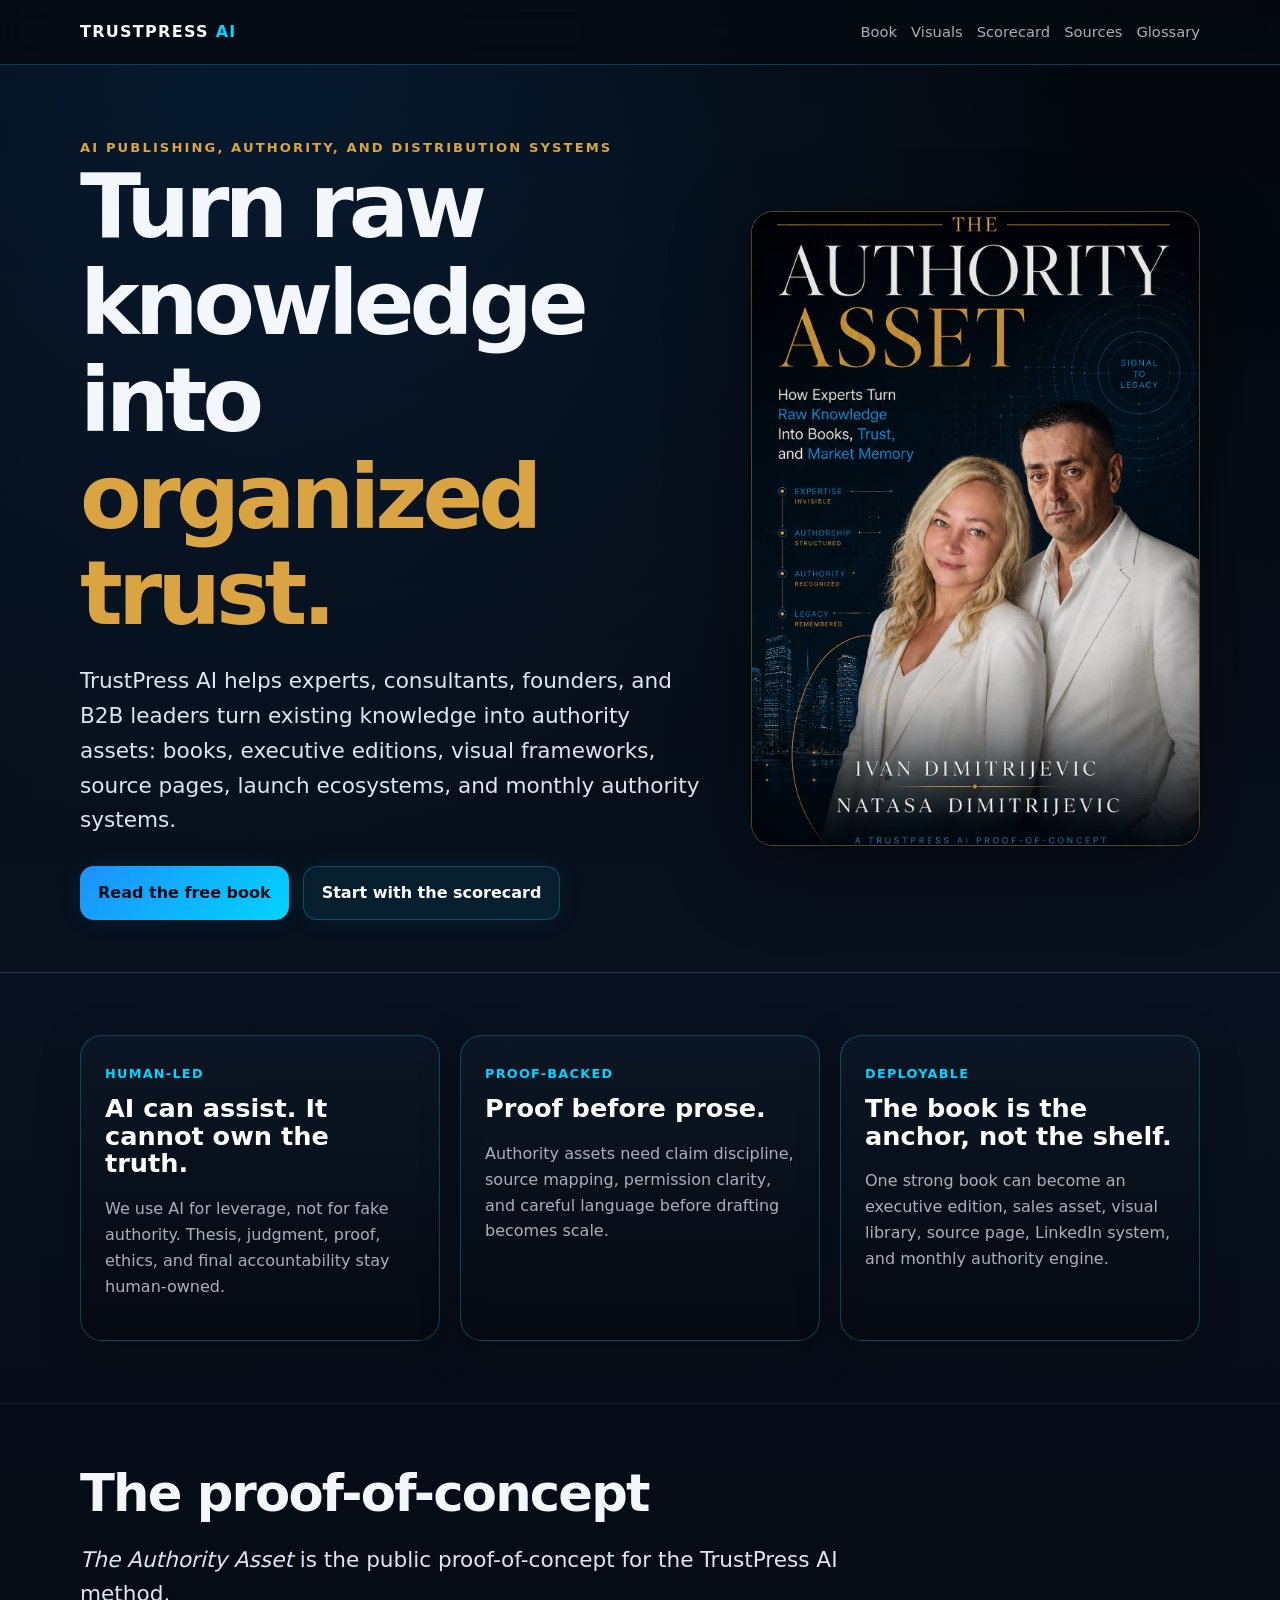
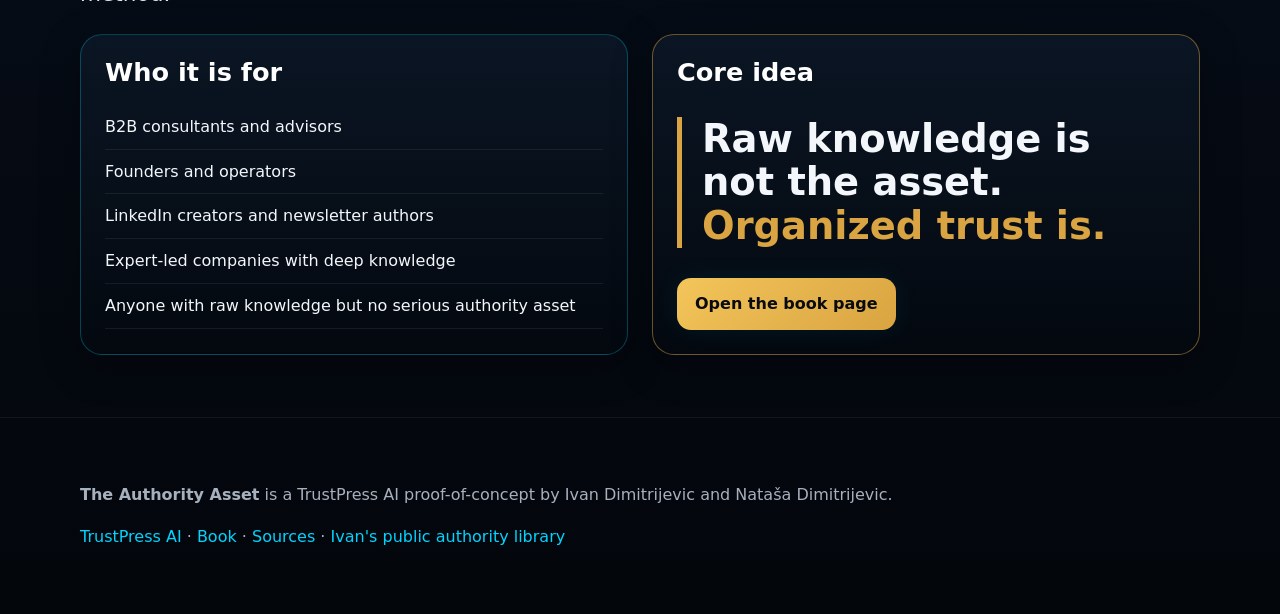
==== trustpress-ai/index.html @ 4391e6c9 "Add The Authority Asset pages Add TrustPress AI book pages, visuals, scorecard, source notes, and si" ====
<!doctype html>
<html lang="en">
<head>
  <meta charset="utf-8">
  <meta name="viewport" content="width=device-width, initial-scale=1">
  <title>TrustPress AI — Authority Publishing Systems</title>
  <meta name="description" content="TrustPress AI helps experts turn raw knowledge into authority assets: books, trust, and market memory.">
  <link rel="canonical" href="https://ivandimitry.github.io/trustpress-ai/">
  <meta property="og:title" content="TrustPress AI — Authority Publishing Systems">
  <meta property="og:description" content="TrustPress AI helps experts turn raw knowledge into authority assets: books, trust, and market memory.">
  <meta property="og:type" content="website">
  <meta property="og:url" content="https://ivandimitry.github.io/trustpress-ai/">
  <meta property="og:image" content="https://ivandimitry.github.io/trustpress-ai/assets/images/cover.png">
  <meta name="twitter:card" content="summary_large_image">
  <link rel="stylesheet" href="https://ivandimitry.github.io/trustpress-ai/assets/css/styles.css">
  <script type="application/ld+json">{
  "@context": "https://schema.org",
  "@type": "Book",
  "name": "The Authority Asset",
  "alternateName": "How Experts Turn Raw Knowledge Into Books, Trust, and Market Memory",
  "author": [
    {
      "@type": "Person",
      "name": "Ivan Dimitrijevic",
      "url": "https://www.linkedin.com/in/ivandimitrijevic/"
    },
    {
      "@type": "Person",
      "name": "Nataša Dimitrijevic",
      "url": "https://www.linkedin.com/in/rokselana/"
    }
  ],
  "publisher": {
    "@type": "Organization",
    "name": "TrustPress AI",
    "url": "https://ivandimitry.github.io/trustpress-ai/"
  },
  "inLanguage": "en",
  "isAccessibleForFree": true,
  "url": "https://ivandimitry.github.io/trustpress-ai/the-authority-asset/",
  "image": "https://ivandimitry.github.io/trustpress-ai/assets/images/cover.png",
  "description": "A practical authority publishing book for turning raw expertise into books, trust, and market memory."
}</script>
</head>
<body>
<nav class="nav"><div class="container nav-inner"><a class="brand" href="https://ivandimitry.github.io/trustpress-ai/">TrustPress <span>AI</span></a><div class="nav-links"><a href="https://ivandimitry.github.io/trustpress-ai/the-authority-asset/">Book</a><a href="https://ivandimitry.github.io/trustpress-ai/the-authority-asset-visuals/">Visuals</a><a href="https://ivandimitry.github.io/trustpress-ai/authority-asset-scorecard/">Scorecard</a><a href="https://ivandimitry.github.io/trustpress-ai/the-authority-asset-sources/">Sources</a><a href="https://ivandimitry.github.io/trustpress-ai/authority-asset-glossary/">Glossary</a></div></div></nav>

<header class="hero"><div class="container hero-grid"><div><div class="eyebrow">AI publishing, authority, and distribution systems</div><h1>Turn raw knowledge into <span class="gold">organized trust.</span></h1><p class="lede">TrustPress AI helps experts, consultants, founders, and B2B leaders turn existing knowledge into authority assets: books, executive editions, visual frameworks, source pages, launch ecosystems, and monthly authority systems.</p><div class="btn-row"><a class="btn primary" href="https://ivandimitry.github.io/trustpress-ai/the-authority-asset/">Read the free book</a><a class="btn" href="https://ivandimitry.github.io/trustpress-ai/authority-asset-scorecard/">Start with the scorecard</a></div></div><picture><source srcset="https://ivandimitry.github.io/trustpress-ai/assets/images/cover.webp" type="image/webp"><img class="cover" src="https://ivandimitry.github.io/trustpress-ai/assets/images/cover.png" alt="The Authority Asset book cover"></picture></div></header>
<section class="section"><div class="container grid-3"><div class="card"><span class="kicker">Human-led</span><h3>AI can assist. It cannot own the truth.</h3><p class="muted">We use AI for leverage, not for fake authority. Thesis, judgment, proof, ethics, and final accountability stay human-owned.</p></div><div class="card"><span class="kicker">Proof-backed</span><h3>Proof before prose.</h3><p class="muted">Authority assets need claim discipline, source mapping, permission clarity, and careful language before drafting becomes scale.</p></div><div class="card"><span class="kicker">Deployable</span><h3>The book is the anchor, not the shelf.</h3><p class="muted">One strong book can become an executive edition, sales asset, visual library, source page, LinkedIn system, and monthly authority engine.</p></div></div></section>
<section class="section"><div class="container"><h2>The proof-of-concept</h2><p class="lede"><em>The Authority Asset</em> is the public proof-of-concept for the TrustPress AI method.</p><div class="grid-2"><div class="card"><h3>Who it is for</h3><ul class="clean"><li>B2B consultants and advisors</li><li>Founders and operators</li><li>LinkedIn creators and newsletter authors</li><li>Expert-led companies with deep knowledge</li><li>Anyone with raw knowledge but no serious authority asset</li></ul></div><div class="card gold-border"><h3>Core idea</h3><div class="quote">Raw knowledge is not the asset. <span class="gold">Organized trust is.</span></div><a class="btn gold" href="https://ivandimitry.github.io/trustpress-ai/the-authority-asset/">Open the book page</a></div></div></div></section>

<footer class="footer"><div class="container"><p><strong>The Authority Asset</strong> is a TrustPress AI proof-of-concept by Ivan Dimitrijevic and Nataša Dimitrijevic.</p><p><a href="https://ivandimitry.github.io/trustpress-ai/">TrustPress AI</a> · <a href="https://ivandimitry.github.io/trustpress-ai/the-authority-asset/">Book</a> · <a href="https://ivandimitry.github.io/trustpress-ai/the-authority-asset-sources/">Sources</a> · <a href="https://ivandimitry.github.io/">Ivan's public authority library</a></p></div></footer>
</body>
</html>
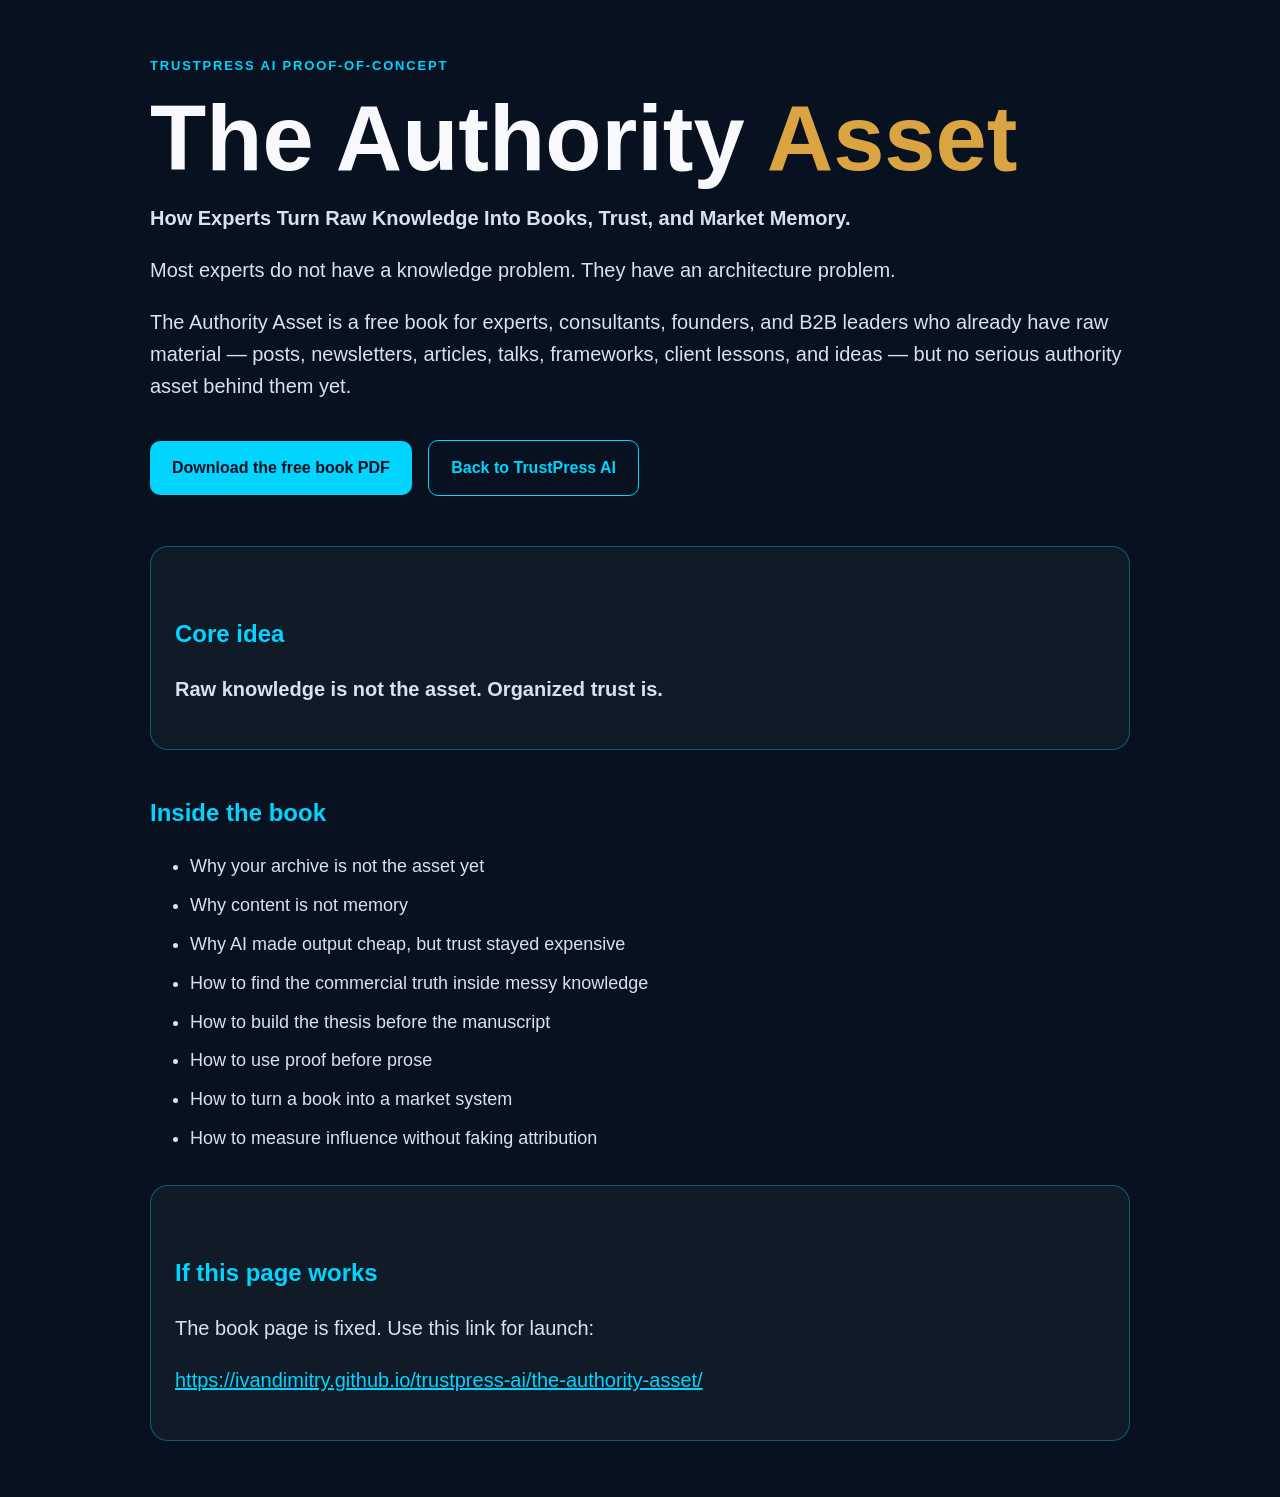
==== commit a6a968c0: "Fix live Authority Asset book page" ====
--- a/trustpress-ai/index.html
+++ b/trustpress-ai/index.html
@@ -3,52 +3,127 @@
 <head>
   <meta charset="utf-8">
   <meta name="viewport" content="width=device-width, initial-scale=1">
-  <title>TrustPress AI — Authority Publishing Systems</title>
-  <meta name="description" content="TrustPress AI helps experts turn raw knowledge into authority assets: books, trust, and market memory.">
-  <link rel="canonical" href="https://ivandimitry.github.io/trustpress-ai/">
-  <meta property="og:title" content="TrustPress AI — Authority Publishing Systems">
-  <meta property="og:description" content="TrustPress AI helps experts turn raw knowledge into authority assets: books, trust, and market memory.">
-  <meta property="og:type" content="website">
-  <meta property="og:url" content="https://ivandimitry.github.io/trustpress-ai/">
-  <meta property="og:image" content="https://ivandimitry.github.io/trustpress-ai/assets/images/cover.png">
-  <meta name="twitter:card" content="summary_large_image">
-  <link rel="stylesheet" href="https://ivandimitry.github.io/trustpress-ai/assets/css/styles.css">
-  <script type="application/ld+json">{
-  "@context": "https://schema.org",
-  "@type": "Book",
-  "name": "The Authority Asset",
-  "alternateName": "How Experts Turn Raw Knowledge Into Books, Trust, and Market Memory",
-  "author": [
-    {
-      "@type": "Person",
-      "name": "Ivan Dimitrijevic",
-      "url": "https://www.linkedin.com/in/ivandimitrijevic/"
-    },
-    {
-      "@type": "Person",
-      "name": "Nataša Dimitrijevic",
-      "url": "https://www.linkedin.com/in/rokselana/"
+  <title>The Authority Asset | TrustPress AI</title>
+  <meta name="description" content="The Authority Asset: How Experts Turn Raw Knowledge Into Books, Trust, and Market Memory. A TrustPress AI proof-of-concept.">
+  <style>
+    body {
+      margin: 0;
+      font-family: Arial, sans-serif;
+      background: #08111F;
+      color: #F7F9FC;
+      line-height: 1.6;
     }
-  ],
-  "publisher": {
-    "@type": "Organization",
-    "name": "TrustPress AI",
-    "url": "https://ivandimitry.github.io/trustpress-ai/"
-  },
-  "inLanguage": "en",
-  "isAccessibleForFree": true,
-  "url": "https://ivandimitry.github.io/trustpress-ai/the-authority-asset/",
-  "image": "https://ivandimitry.github.io/trustpress-ai/assets/images/cover.png",
-  "description": "A practical authority publishing book for turning raw expertise into books, trust, and market memory."
-}</script>
+    .wrap {
+      max-width: 980px;
+      margin: 0 auto;
+      padding: 56px 24px;
+    }
+    .badge {
+      color: #00D4FF;
+      text-transform: uppercase;
+      letter-spacing: .14em;
+      font-size: 13px;
+      font-weight: 700;
+    }
+    h1 {
+      font-size: clamp(48px, 8vw, 92px);
+      line-height: .95;
+      margin: 18px 0;
+    }
+    h1 span {
+      color: #D9A441;
+    }
+    h2 {
+      color: #00D4FF;
+      margin-top: 44px;
+    }
+    p {
+      font-size: 20px;
+      color: #D9E2EC;
+    }
+    .cta {
+      display: inline-block;
+      margin: 18px 12px 18px 0;
+      padding: 14px 22px;
+      border-radius: 10px;
+      background: #00D4FF;
+      color: #04111F;
+      text-decoration: none;
+      font-weight: 800;
+    }
+    .cta.secondary {
+      background: transparent;
+      border: 1px solid #00D4FF;
+      color: #00D4FF;
+    }
+    .box {
+      border: 1px solid rgba(0,212,255,.35);
+      background: rgba(255,255,255,.04);
+      border-radius: 18px;
+      padding: 24px;
+      margin-top: 32px;
+    }
+    li {
+      margin: 10px 0;
+      font-size: 18px;
+      color: #D9E2EC;
+    }
+    a { color: #00D4FF; }
+  </style>
 </head>
 <body>
-<nav class="nav"><div class="container nav-inner"><a class="brand" href="https://ivandimitry.github.io/trustpress-ai/">TrustPress <span>AI</span></a><div class="nav-links"><a href="https://ivandimitry.github.io/trustpress-ai/the-authority-asset/">Book</a><a href="https://ivandimitry.github.io/trustpress-ai/the-authority-asset-visuals/">Visuals</a><a href="https://ivandimitry.github.io/trustpress-ai/authority-asset-scorecard/">Scorecard</a><a href="https://ivandimitry.github.io/trustpress-ai/the-authority-asset-sources/">Sources</a><a href="https://ivandimitry.github.io/trustpress-ai/authority-asset-glossary/">Glossary</a></div></div></nav>
+  <main class="wrap">
+    <div class="badge">TrustPress AI Proof-of-Concept</div>
 
-<header class="hero"><div class="container hero-grid"><div><div class="eyebrow">AI publishing, authority, and distribution systems</div><h1>Turn raw knowledge into <span class="gold">organized trust.</span></h1><p class="lede">TrustPress AI helps experts, consultants, founders, and B2B leaders turn existing knowledge into authority assets: books, executive editions, visual frameworks, source pages, launch ecosystems, and monthly authority systems.</p><div class="btn-row"><a class="btn primary" href="https://ivandimitry.github.io/trustpress-ai/the-authority-asset/">Read the free book</a><a class="btn" href="https://ivandimitry.github.io/trustpress-ai/authority-asset-scorecard/">Start with the scorecard</a></div></div><picture><source srcset="https://ivandimitry.github.io/trustpress-ai/assets/images/cover.webp" type="image/webp"><img class="cover" src="https://ivandimitry.github.io/trustpress-ai/assets/images/cover.png" alt="The Authority Asset book cover"></picture></div></header>
-<section class="section"><div class="container grid-3"><div class="card"><span class="kicker">Human-led</span><h3>AI can assist. It cannot own the truth.</h3><p class="muted">We use AI for leverage, not for fake authority. Thesis, judgment, proof, ethics, and final accountability stay human-owned.</p></div><div class="card"><span class="kicker">Proof-backed</span><h3>Proof before prose.</h3><p class="muted">Authority assets need claim discipline, source mapping, permission clarity, and careful language before drafting becomes scale.</p></div><div class="card"><span class="kicker">Deployable</span><h3>The book is the anchor, not the shelf.</h3><p class="muted">One strong book can become an executive edition, sales asset, visual library, source page, LinkedIn system, and monthly authority engine.</p></div></div></section>
-<section class="section"><div class="container"><h2>The proof-of-concept</h2><p class="lede"><em>The Authority Asset</em> is the public proof-of-concept for the TrustPress AI method.</p><div class="grid-2"><div class="card"><h3>Who it is for</h3><ul class="clean"><li>B2B consultants and advisors</li><li>Founders and operators</li><li>LinkedIn creators and newsletter authors</li><li>Expert-led companies with deep knowledge</li><li>Anyone with raw knowledge but no serious authority asset</li></ul></div><div class="card gold-border"><h3>Core idea</h3><div class="quote">Raw knowledge is not the asset. <span class="gold">Organized trust is.</span></div><a class="btn gold" href="https://ivandimitry.github.io/trustpress-ai/the-authority-asset/">Open the book page</a></div></div></div></section>
+    <h1>The Authority <span>Asset</span></h1>
 
-<footer class="footer"><div class="container"><p><strong>The Authority Asset</strong> is a TrustPress AI proof-of-concept by Ivan Dimitrijevic and Nataša Dimitrijevic.</p><p><a href="https://ivandimitry.github.io/trustpress-ai/">TrustPress AI</a> · <a href="https://ivandimitry.github.io/trustpress-ai/the-authority-asset/">Book</a> · <a href="https://ivandimitry.github.io/trustpress-ai/the-authority-asset-sources/">Sources</a> · <a href="https://ivandimitry.github.io/">Ivan's public authority library</a></p></div></footer>
+    <p><strong>How Experts Turn Raw Knowledge Into Books, Trust, and Market Memory.</strong></p>
+
+    <p>
+      Most experts do not have a knowledge problem.
+      They have an architecture problem.
+    </p>
+
+    <p>
+      The Authority Asset is a free book for experts, consultants, founders,
+      and B2B leaders who already have raw material — posts, newsletters,
+      articles, talks, frameworks, client lessons, and ideas — but no serious
+      authority asset behind them yet.
+    </p>
+
+    <a class="cta" href="./the-authority-asset.pdf">Download the free book PDF</a>
+    <a class="cta secondary" href="../">Back to TrustPress AI</a>
+
+    <section class="box">
+      <h2>Core idea</h2>
+      <p><strong>Raw knowledge is not the asset. Organized trust is.</strong></p>
+    </section>
+
+    <section>
+      <h2>Inside the book</h2>
+      <ul>
+        <li>Why your archive is not the asset yet</li>
+        <li>Why content is not memory</li>
+        <li>Why AI made output cheap, but trust stayed expensive</li>
+        <li>How to find the commercial truth inside messy knowledge</li>
+        <li>How to build the thesis before the manuscript</li>
+        <li>How to use proof before prose</li>
+        <li>How to turn a book into a market system</li>
+        <li>How to measure influence without faking attribution</li>
+      </ul>
+    </section>
+
+    <section class="box">
+      <h2>If this page works</h2>
+      <p>
+        The book page is fixed. Use this link for launch:
+      </p>
+      <p>
+        <a href="https://ivandimitry.github.io/trustpress-ai/the-authority-asset/">
+          https://ivandimitry.github.io/trustpress-ai/the-authority-asset/
+        </a>
+      </p>
+    </section>
+  </main>
 </body>
-</html>+</html>
